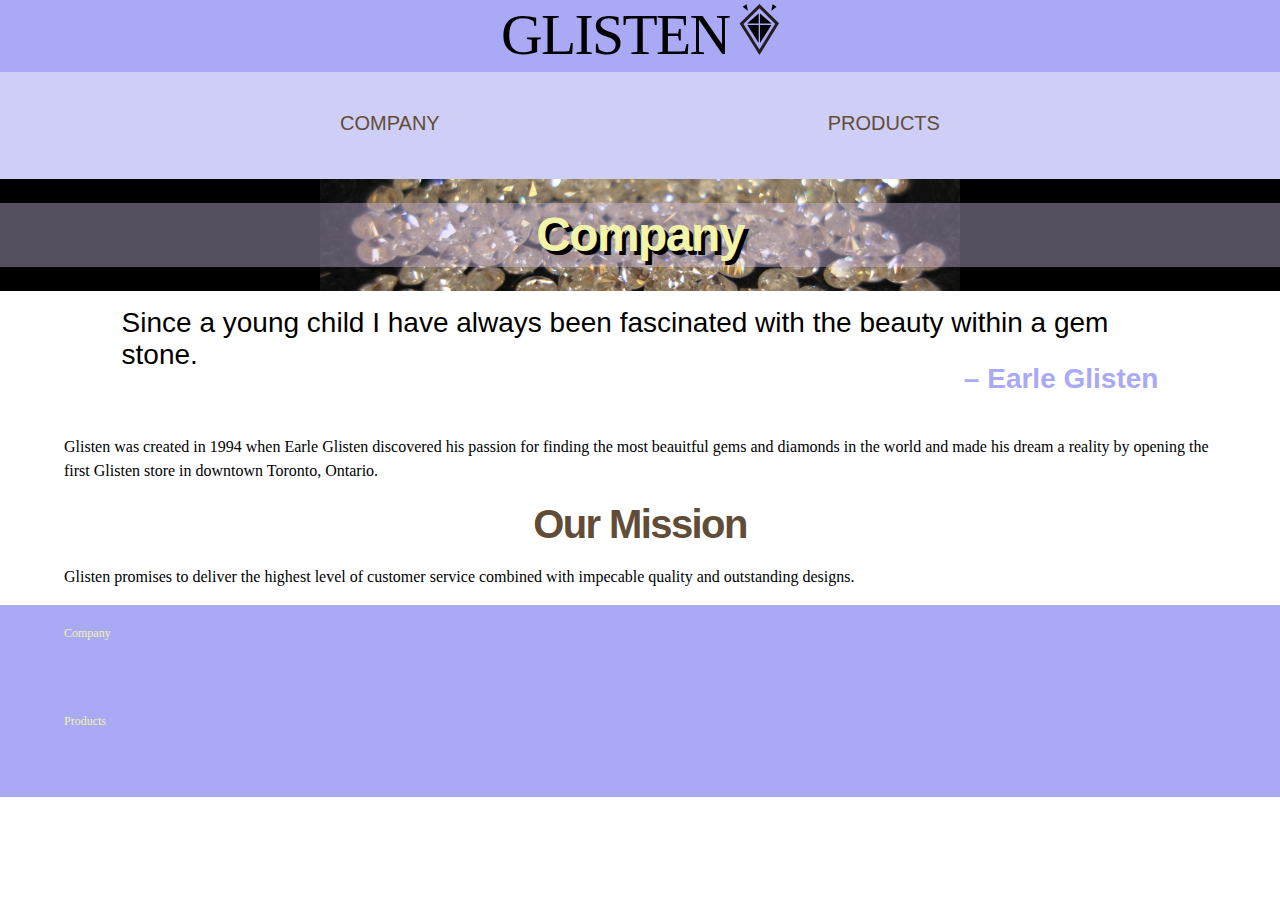
==== company.html @ b86abe4b "margins edited" ====
<!DOCTYPE html>
<html lang="en-ca">
<head>
	<meta charset="utf-8">
	<title>GLISTEN</title>
	<meta name="viewport" content="width=device-width,initial-scale=1">
    <link href="css/general.css" rel="stylesheet">
</head>
    
<body>
    <header class="masthead">
         <a href="index.html">
             <img src="images/Logo-Glisten.svg" alt="Glisten Logo" class="logo">
             </a>
    </header>
    
        <nav class="nav-top">
        <ul>
            
            <li><a href="company.html">Company</a></li>
            <li><a href="products.html">Products</a></li>
            </ul>
        </nav>
    
   
    
      <div class="billboard2">
          <h1>Company</h1> </div>
         <article> 
            <blockquote>
        <p>Since a young child I have always been fascinated with the beauty within a gem stone. <span>– Earle Glisten</span></p>
        </blockquote>
        
        <p> Glisten was created in 1994 when Earle Glisten discovered his passion for finding the most beauitful gems and diamonds in the world and made his dream a reality by opening the first Glisten store in downtown Toronto, Ontario.</p> 
            
        
        <h2>Our Mission</h2>
    
    <p>Glisten promises to deliver the highest level of customer service combined with impecable quality and outstanding designs.  </p>
        
     
    
    </article>
    
    
           <footer>
        <p><a href="company.html"> Company </a> </p>
    
        <p class="source2"> <a href="products.html"> Products </a> </p>
    </footer>
     
    
    
    
    
    
    
    
    
    
    
    
    
</body>
</html>
---- css/general.css ----
@charset "utf-8";

@-moz-viewport { width: device-width; scale: 1; }
@-ms-viewport { width: device-width; scale: 1; }
@-o-viewport { width: device-width; scale: 1; }
@-webkit-viewport { width: device-width; scale: 1; }
@viewport { width: device-width; scale: 1; }

* {
	-moz-box-sizing: border-box;
	-webkit-box-sizing: border-box;
	box-sizing: border-box;
}


html {
	-moz-text-size-adjust: 100%;
	-ms-text-size-adjust: 100%;
	-webkit-text-size-adjust: 100%;
	text-size-adjust: 100%;
    
    font-size: 100%;
    font-family: Didot, "Didot LT STD", "Hoefler Text", Garamond, "Times New Roman", serif; 
    font-size: 1rem;
}


img {
	width: 100%;
    display: block;
}


body {
    margin: 0;
    padding:0;
}


p {
    font-size:1rem;
    line-height:1.5rem;
    margin:0; 
}


article{
    margin: 1rem 5% 1rem;
}


.masthead {
    background-color: #A9A9F5;
    margin: 0;
    padding: 0;
    overflow: hidden;
}


.logo {
    height: 4rem;
    width: auto; 
    margin: .25rem auto .25rem;
    overflow:hidden;
}


.nav-top {
 clear: both;   /* forces content to be placed after a float */ 
}

.nav-top ul {
    margin: 0;
    padding: 0;
    background-color:#CECEF6;
    text-align:center;
}

.nav-top li {
    margin: 1rem 0 5rem;
    padding: 0;
    display: inline;
    }

.nav-top a, 
.nav-top a:link,
.nav-top a:visited {
    display: inline-block;
    margin: 1rem 10% 1rem;
    padding: 1.5rem 5% 1.5rem; 
    color: #614D37;
    font-size: 1.25rem;
    text-decoration:none;
    font-family:"Avant Garde", Avantgarde, "Century Gothic", CenturyGothic, sans-serif;
    text-transform:uppercase;
    overflow:hidden;
}


.selected {
    background-color: #A9A9F5;
    color:#F2F5A9;
}


.billboard {
    overflow: hidden;
    background-image:url(../images/Diamonds.jpg);
    background-color:white;
    background-repeat:repeat;
    background-position:center center;
    background-size:40rem;
    margin: 0; 
}

h1 {
    font-family: "Avant Garde", Avantgarde, "Century Gothic", CenturyGothic, "AppleGothic", sans-serif;
    margin:1.5rem auto 1.5rem;
    padding: .5rem 2%;
    font-size: 3rem; 
    letter-spacing:-.1rem;
    text-align:center;
    line-height:3rem;
    color:#F2F5A9;
    text-shadow: 4px 4px black;
    background-color: rgba(213, 195, 237, .4);
} 


blockquote {
    margin: 1rem 0 1rem;
    padding: 0 5% 0 5% ;
    overflow:hidden;
}

blockquote p {
    font-size:1.75rem;
    line-height:2rem;
    font-family: "Avant Garde", Avantgarde, "Century Gothic", CenturyGothic, "AppleGothic", sans-serif;
}

blockquote span {
    font-weight:bold;
    color:#A9A9F5;
    float: right;
    margin: 1.5rem 0;
}


.paraone p {
    font-size:1.5rem;
    margin: 1rem 2% 1rem;
    line-height:2.5rem;
    font-weight: bold;
}


h2 {
    text-align:center;
    color:#614D37;
    font-family: "Avant Garde", Avantgarde, "Century Gothic", CenturyGothic, "AppleGothic", sans-serif;
    font-size:2.5rem;
    line-height:1rem;
    font-weight:bold;
    letter-spacing:-.1rem;
     
}

.billboard2 {
    overflow: hidden;
    background-image:url(/images/Diamonds.jpg);
    background-color:black;
    background-repeat:no-repeat;
    background-position:center center;
    background-size:40rem
}


.social {
    overflow: hidden;
    background-color: #CECEF6; /* Visual Aid */
    padding: 1.5rem 5%;
}

.social figure {
    float: left;
    width: 15%; /* First and second buckets. 45% x 2 = 90% */ 
    margin: 0 13.3% 0 0; /* First and second bucket right margins. 10% x 2 = 20%  */
    padding: 0;
}
.social figure:nth-child(4) {/* every even numbered <figure> has no margin */
    margin: 0;     
}


.products {
    overflow:  hidden;
}

.products figure {
    float: left;
    width: 45%; /* First and second buckets. 45% x 2 = 90% */ 
    margin: 0 10% 1rem 0; /* First and second bucket right margins. 10% x 2 = 20%  */
    padding: 0;
}

.products figure:nth-child(even) {/* every even numbered <figure> has no margin */
    margin: 0;     
}

.products figcaption {
    text-align:center;/* Visual Aid */
    text-decoration:none;
    list-style-type: none;
}



.bucket1 {
    overflow:  hidden;
    padding: 0 ;
}

.bucket1 figure {
    float: left;
    width: 30%; /* First and second buckets. 45% x 2 = 90% */ 
    margin: 0 5% 1.5rem 0; /* First and second bucket right margins. 10% x 2 = 20%  */
    padding: 0;
}

.bucket1 figure:nth-child(3) {/* every even numbered <figure> has no margin */
    margin: 0;     
}

.bucket1 figcaption {
    text-align:center;
    list-style-type:none;
    text-decoration: none;/* Visual Aid */
    color: #614D37;
}

.nav-bottom ul {
    list-style-type:none; 
    margin: 0;
    padding: 0;
}

.nav-bottom a, 
.nav-bottom a:link,
.nav-bottom a:visited {
    color: white;
    font-size: .875rem;
    line-height:1rem; 
    text-decoration:none;
}


footer {
    margin:0 0 3rem;
    background-color:#A9A9F5; 
    overflow: hidden; 
    height:100%;
}

footer p {
    margin: 1rem 5% 4rem; 
    color: #F2F5A9;
    font-size: .75rem; 
} 

footer a {
    color: #F2F5A9; 
    margin: 0 0 3rem;
    text-decoration:none;
    overflow:hidden;
}
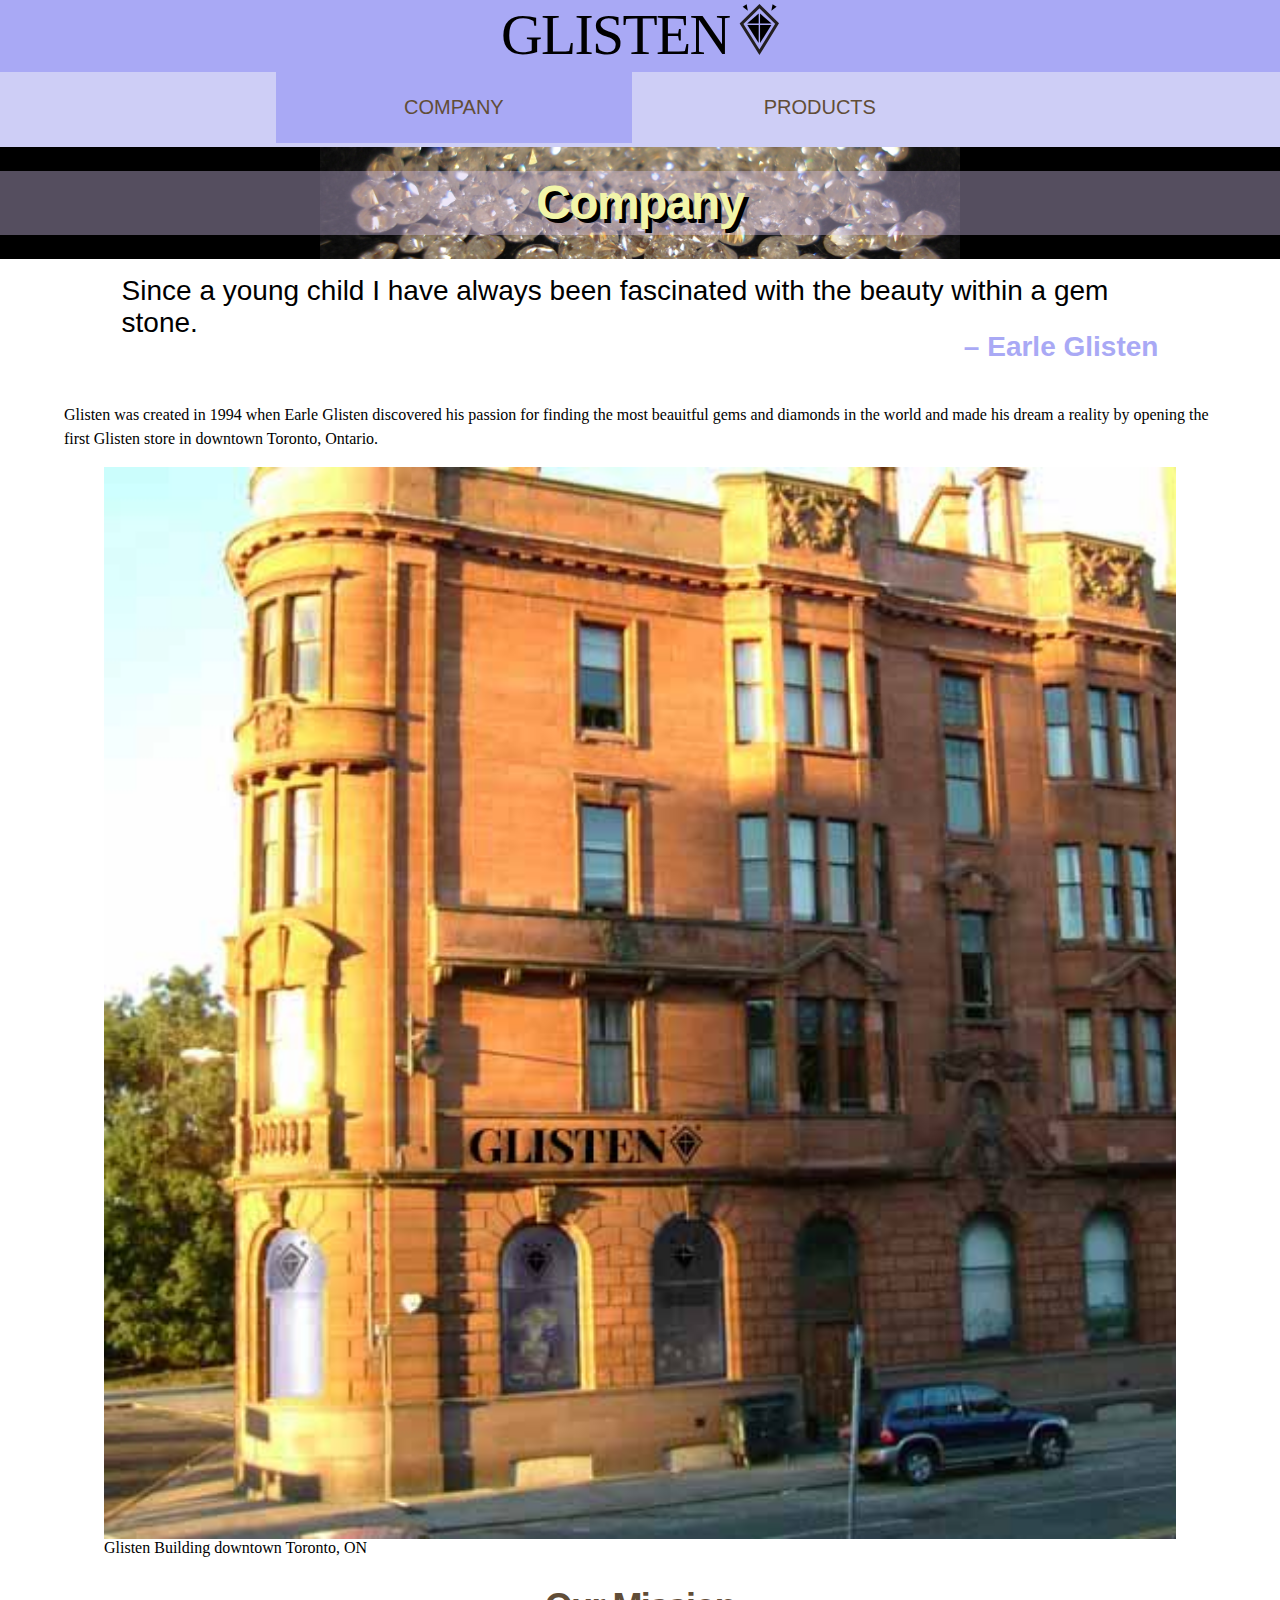
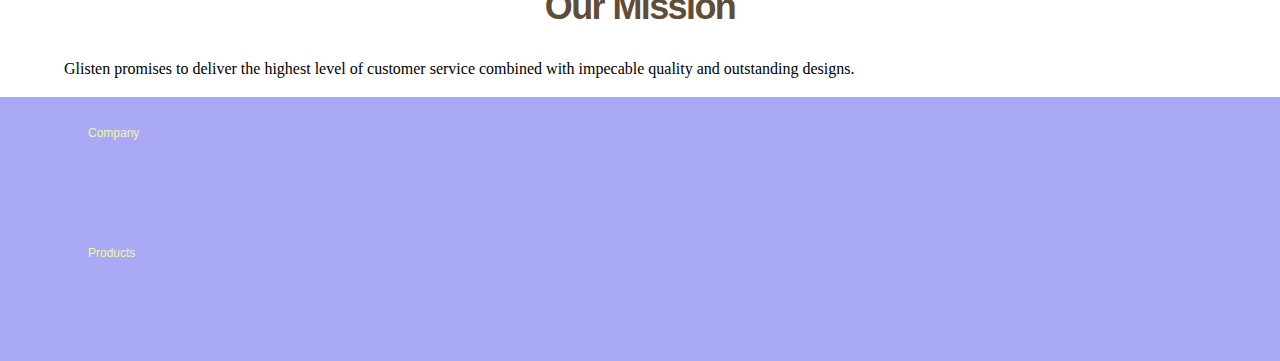
==== commit 1fcffffc: "Css edited to all pages" ====
--- a/company.html
+++ b/company.html
@@ -17,7 +17,7 @@
         <nav class="nav-top">
         <ul>
             
-            <li><a href="company.html">Company</a></li>
+            <li><a href="company.html" class="selected">Company</a></li>
             <li><a href="products.html">Products</a></li>
             </ul>
         </nav>
@@ -33,7 +33,12 @@
         
         <p> Glisten was created in 1994 when Earle Glisten discovered his passion for finding the most beauitful gems and diamonds in the world and made his dream a reality by opening the first Glisten store in downtown Toronto, Ontario.</p> 
             
-        
+        <figure>
+            <img src="images/building.jpg" alt="Glisten Building">
+            <figcaption>Glisten Building downtown Toronto, ON </figcaption></a>
+        </figure>
+             
+   
         <h2>Our Mission</h2>
     
     <p>Glisten promises to deliver the highest level of customer service combined with impecable quality and outstanding designs.  </p>
--- a/css/general.css
+++ b/css/general.css
@@ -62,32 +62,35 @@
     width: auto; 
     margin: .25rem auto .25rem;
     overflow:hidden;
-}
-
-
+        
+}
 .nav-top {
- clear: both;   /* forces content to be placed after a float */ 
+ clear: both;
+    margin: 0;
+    overflow: hidden;/* forces content to be placed after a float */ 
+    width: 100
 }
 
 .nav-top ul {
     margin: 0;
     padding: 0;
+    list-style: none; 
     background-color:#CECEF6;
     text-align:center;
-}
-
+ 
+}
 .nav-top li {
-    margin: 1rem 0 5rem;
+    margin: 0 ;
     padding: 0;
     display: inline;
+    overflow: hidden;
     }
 
 .nav-top a, 
 .nav-top a:link,
 .nav-top a:visited {
     display: inline-block;
-    margin: 1rem 10% 1rem;
-    padding: 1.5rem 5% 1.5rem; 
+    padding: 1.5rem 10%; 
     color: #614D37;
     font-size: 1.25rem;
     text-decoration:none;
@@ -96,10 +99,10 @@
     overflow:hidden;
 }
 
-
 .selected {
     background-color: #A9A9F5;
     color:#F2F5A9;
+    overflow: hidden; 
 }
 
 
@@ -159,11 +162,10 @@
     text-align:center;
     color:#614D37;
     font-family: "Avant Garde", Avantgarde, "Century Gothic", CenturyGothic, "AppleGothic", sans-serif;
-    font-size:2.5rem;
-    line-height:1rem;
+    font-size:2.25rem;
+    line-height:2.5rem;
     font-weight:bold;
-    letter-spacing:-.1rem;
-     
+    letter-spacing:-.1rem;  
 }
 
 .billboard2 {
@@ -192,30 +194,68 @@
     margin: 0;     
 }
 
-
-.products {
-    overflow:  hidden;
-}
-
-.products figure {
+.bucket2 {
+    margin: 1.5rem 0 1.5rem;
+    padding: 0;
+    overflow: hidden;
+    list-style: none;
+}
+
+.bucket2 li {
     float: left;
-    width: 45%; /* First and second buckets. 45% x 2 = 90% */ 
-    margin: 0 10% 1rem 0; /* First and second bucket right margins. 10% x 2 = 20%  */
-    padding: 0;
-}
-
-.products figure:nth-child(even) {/* every even numbered <figure> has no margin */
-    margin: 0;     
-}
-
-.products figcaption {
+    width: 45%;
+    margin: 0 10% 1.5rem 0;
+    padding: 0;
+}
+
+.bucket2 li:nth-child(even) {
+    margin: 0;
+}
+
+.bucket2 a {
+    display: block;
+    background-size: 100%;
+    background-position: center top;
+    background-repeat: no-repeat;
+    list-style-type: none;
+    text-decoration: none; 
+ font-family: "Avant Garde", Avantgarde, "Century Gothic", CenturyGothic, "AppleGothic", sans-serif;
+    text-align: center;
+    color:#614D37;
+    margin: 1.5rem 0 0;
+    padding: 100% 0 0; /* height of image ÷ by width = % */
+}
+
+.one {
+    background-image: url(../images/blueheartring.jpg);  
+}
+
+.two {
+    background-image: url(../images/diamond%20necklace.jpg);
+}
+
+.three {
+    background-image: url(../images/green%20ring.jpg);
+}
+
+.four {
+    background-image: url(../images/bluenecklace.jpg);
+}
+
+.five {
+    background-image: url(../images/greennecklace.jpg);
+}
+.six {
+    background-image: url(../images/diamond%20necklace.jpg);
+}
+
+.bucket2 figcaption {
     text-align:center;/* Visual Aid */
     text-decoration:none;
     list-style-type: none;
 }
 
 
-
 .bucket1 {
     overflow:  hidden;
     padding: 0 ;
@@ -223,13 +263,13 @@
 
 .bucket1 figure {
     float: left;
-    width: 30%; /* First and second buckets. 45% x 2 = 90% */ 
-    margin: 0 5% 1.5rem 0; /* First and second bucket right margins. 10% x 2 = 20%  */
-    padding: 0;
+    width: 25%; /* First and second buckets. 45% x 2 = 90% */ 
+    margin: 0 8% 0 0; /* First and second bucket right margins. 10% x 2 = 20%  */
+    padding: 1rem 0;
 }
 
 .bucket1 figure:nth-child(3) {/* every even numbered <figure> has no margin */
-    margin: 0;     
+    margin-right: 0;  
 }
 
 .bucket1 figcaption {
@@ -252,25 +292,29 @@
     font-size: .875rem;
     line-height:1rem; 
     text-decoration:none;
-}
-
+    list-style-type: none; 
+}
 
 footer {
-    margin:0 0 3rem;
+    margin:0 0;
     background-color:#A9A9F5; 
     overflow: hidden; 
     height:100%;
 }
 
 footer p {
-    margin: 1rem 5% 4rem; 
+    margin: 1.5rem 5% 6rem; 
     color: #F2F5A9;
     font-size: .75rem; 
+    line-height: 1.5rem;
 } 
 
 footer a {
     color: #F2F5A9; 
-    margin: 0 0 3rem;
+    margin: 0 0 ;
+    padding: 1.5rem; 
     text-decoration:none;
     overflow:hidden;
+    font-family: "Avant Garde", Avantgarde, "Century Gothic", CenturyGothic, "AppleGothic", sans-serif;
+   
 } 
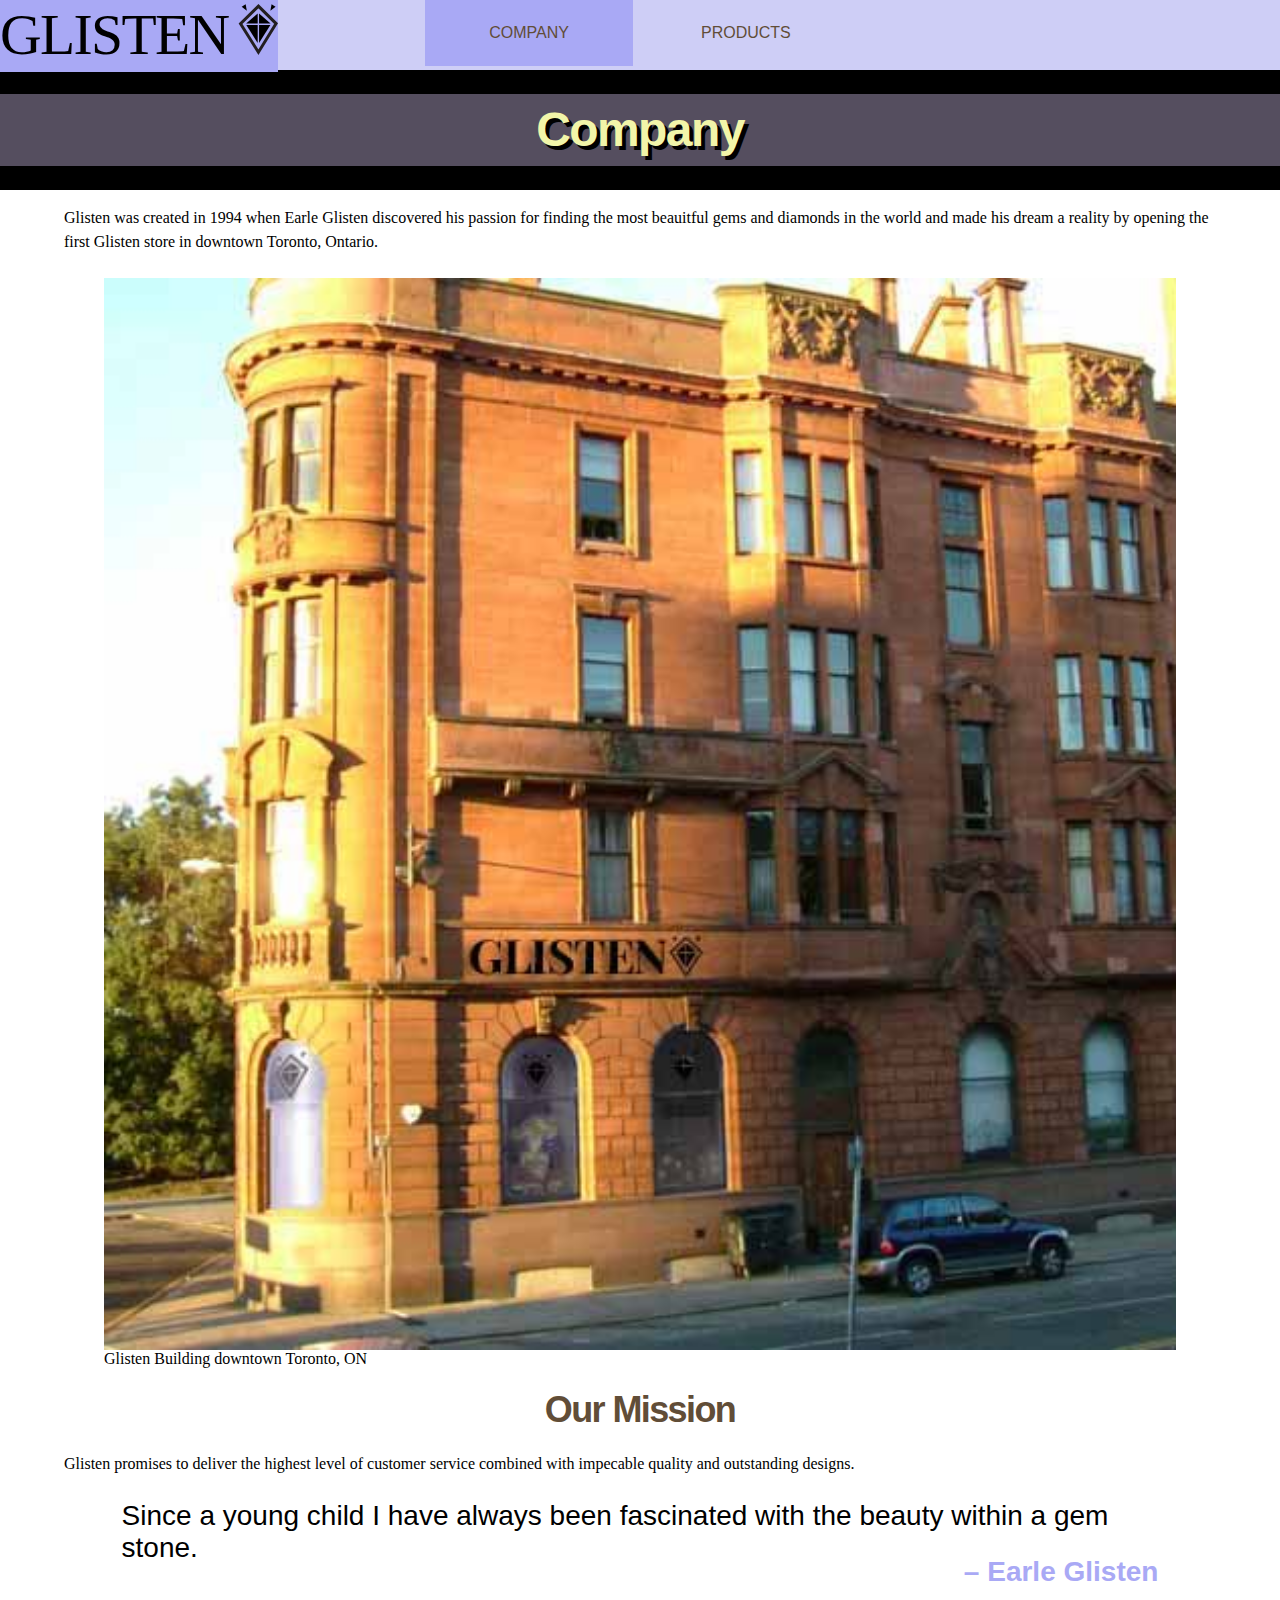
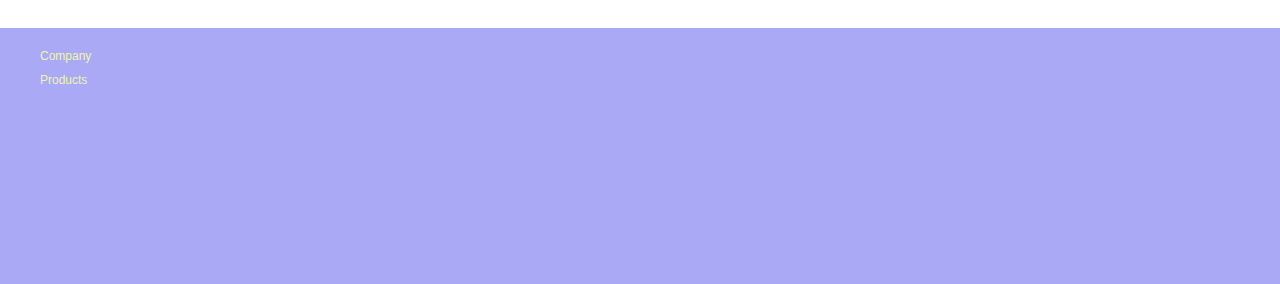
==== commit 2d37c9d9: "Code modified. replaced images with smaller sizes" ====
--- a/company.html
+++ b/company.html
@@ -26,11 +26,9 @@
     
       <div class="billboard2">
           <h1>Company</h1> </div>
-         <article> 
-            <blockquote>
-        <p>Since a young child I have always been fascinated with the beauty within a gem stone. <span>– Earle Glisten</span></p>
-        </blockquote>
-        
+         
+    <article> 
+              
         <p> Glisten was created in 1994 when Earle Glisten discovered his passion for finding the most beauitful gems and diamonds in the world and made his dream a reality by opening the first Glisten store in downtown Toronto, Ontario.</p> 
             
         <figure>
@@ -42,29 +40,21 @@
         <h2>Our Mission</h2>
     
     <p>Glisten promises to deliver the highest level of customer service combined with impecable quality and outstanding designs.  </p>
+    
+      <blockquote>
+        <p>Since a young child I have always been fascinated with the beauty within a gem stone. <span>– Earle Glisten</span></p>
+        </blockquote>
         
-     
-    
     </article>
     
-    
-           <footer>
-        <p><a href="company.html"> Company </a> </p>
-    
-        <p class="source2"> <a href="products.html"> Products </a> </p>
+          <footer>
+            <ul>
+
+        <li><a href="company.html"> Company </a> </li>
+        <li><a href="products.html"> Products </a> </li>
+        </ul>
+        
     </footer>
-     
-    
-    
-    
-    
-    
-    
-    
-    
-    
-    
-    
     
 </body>
 </html>--- a/css/general.css
+++ b/css/general.css
@@ -40,7 +40,7 @@
 p {
     font-size:1rem;
     line-height:1.5rem;
-    margin:0; 
+    margin: 0 0 1.5rem; 
 }
 
 
@@ -53,7 +53,12 @@
     background-color: #A9A9F5;
     margin: 0;
     padding: 0;
-    overflow: hidden;
+    position:fixed;
+    top: 0;
+    left: 0;
+    align-content: center;
+    overflow: hidden;
+    
 }
 
 
@@ -68,7 +73,7 @@
  clear: both;
     margin: 0;
     overflow: hidden;/* forces content to be placed after a float */ 
-    width: 100
+    width: 100;
 }
 
 .nav-top ul {
@@ -77,10 +82,11 @@
     list-style: none; 
     background-color:#CECEF6;
     text-align:center;
+    overflow: hidden;
  
 }
 .nav-top li {
-    margin: 0 ;
+    margin: 0;
     padding: 0;
     display: inline;
     overflow: hidden;
@@ -90,9 +96,9 @@
 .nav-top a:link,
 .nav-top a:visited {
     display: inline-block;
-    padding: 1.5rem 10%; 
+    padding: 1.5rem 5% 1.5rem; 
     color: #614D37;
-    font-size: 1.25rem;
+    font-size: 1rem;
     text-decoration:none;
     font-family:"Avant Garde", Avantgarde, "Century Gothic", CenturyGothic, sans-serif;
     text-transform:uppercase;
@@ -108,7 +114,7 @@
 
 .billboard {
     overflow: hidden;
-    background-image:url(../images/Diamonds.jpg);
+    background-image:url(../images/diamonds.jpg);
     background-color:white;
     background-repeat:repeat;
     background-position:center center;
@@ -123,7 +129,7 @@
     font-size: 3rem; 
     letter-spacing:-.1rem;
     text-align:center;
-    line-height:3rem;
+    line-height:3.5rem;
     color:#F2F5A9;
     text-shadow: 4px 4px black;
     background-color: rgba(213, 195, 237, .4);
@@ -152,7 +158,7 @@
 
 .paraone p {
     font-size:1.5rem;
-    margin: 1rem 2% 1rem;
+    margin: 1rem 0 1rem;
     line-height:2.5rem;
     font-weight: bold;
 }
@@ -163,35 +169,41 @@
     color:#614D37;
     font-family: "Avant Garde", Avantgarde, "Century Gothic", CenturyGothic, "AppleGothic", sans-serif;
     font-size:2.25rem;
-    line-height:2.5rem;
+    line-height:1.5rem;
     font-weight:bold;
     letter-spacing:-.1rem;  
 }
 
 .billboard2 {
     overflow: hidden;
-    background-image:url(/images/Diamonds.jpg);
+    background-image:url(/images/diamonds.jpg);
     background-color:black;
     background-repeat:no-repeat;
     background-position:center center;
     background-size:40rem
 }
 
-
-.social {
-    overflow: hidden;
-    background-color: #CECEF6; /* Visual Aid */
-    padding: 1.5rem 5%;
-}
-
-.social figure {
+.bucket1 {
+    overflow:  hidden;
+    padding: 0 ;
+}
+
+.bucket1 figure {
     float: left;
-    width: 15%; /* First and second buckets. 45% x 2 = 90% */ 
-    margin: 0 13.3% 0 0; /* First and second bucket right margins. 10% x 2 = 20%  */
-    padding: 0;
-}
-.social figure:nth-child(4) {/* every even numbered <figure> has no margin */
-    margin: 0;     
+    width: 25%; /* First and second buckets. 45% x 2 = 90% */ 
+    margin: 0 8% 0 0; /* First and second bucket right margins. 10% x 2 = 20%  */
+    padding: 1rem 0;
+}
+
+.bucket1 figure:nth-child(3) {/* every even numbered <figure> has no margin */
+    margin-right: 0;  
+}
+
+.bucket1 figcaption {
+    text-align:center;
+    list-style-type:none;
+    text-decoration: none;/* Visual Aid */
+    color: #614D37;
 }
 
 .bucket2 {
@@ -231,11 +243,11 @@
 }
 
 .two {
-    background-image: url(../images/diamond%20necklace.jpg);
+    background-image: url(../images/diamondnecklace.jpg);
 }
 
 .three {
-    background-image: url(../images/green%20ring.jpg);
+    background-image: url(../images/greenring.jpg);
 }
 
 .four {
@@ -246,7 +258,7 @@
     background-image: url(../images/greennecklace.jpg);
 }
 .six {
-    background-image: url(../images/diamond%20necklace.jpg);
+    background-image: url(../images/ovalring.jpg);
 }
 
 .bucket2 figcaption {
@@ -256,28 +268,22 @@
 }
 
 
-.bucket1 {
-    overflow:  hidden;
-    padding: 0 ;
-}
-
-.bucket1 figure {
+.social {
+    overflow: hidden;
+    background-color: #CECEF6; /* Visual Aid */
+    padding: 1.5rem 5%;
+}
+
+.social figure {
     float: left;
-    width: 25%; /* First and second buckets. 45% x 2 = 90% */ 
-    margin: 0 8% 0 0; /* First and second bucket right margins. 10% x 2 = 20%  */
-    padding: 1rem 0;
-}
-
-.bucket1 figure:nth-child(3) {/* every even numbered <figure> has no margin */
-    margin-right: 0;  
-}
-
-.bucket1 figcaption {
-    text-align:center;
-    list-style-type:none;
-    text-decoration: none;/* Visual Aid */
-    color: #614D37;
-}
+    width: 15%; /* First and second buckets. 45% x 2 = 90% */ 
+    margin: 0 13.3% 0 0; /* First and second bucket right margins. 10% x 2 = 20%  */
+    padding: 0;
+}
+.social figure:nth-child(4) {/* every even numbered <figure> has no margin */
+    margin: 0;     
+}
+
 
 .nav-bottom ul {
     list-style-type:none; 
@@ -296,23 +302,25 @@
 }
 
 footer {
-    margin:0 0;
+    margin:0;
     background-color:#A9A9F5; 
     overflow: hidden; 
     height:100%;
 }
 
-footer p {
-    margin: 1.5rem 5% 6rem; 
+footer ul {
+    margin: 1rem 0 12rem; 
     color: #F2F5A9;
     font-size: .75rem; 
     line-height: 1.5rem;
+    text-decoration: none;
+    list-style-type: none;
 } 
 
+    
 footer a {
     color: #F2F5A9; 
-    margin: 0 0 ;
-    padding: 1.5rem; 
+    margin: 0 0 ; 
     text-decoration:none;
     overflow:hidden;
     font-family: "Avant Garde", Avantgarde, "Century Gothic", CenturyGothic, "AppleGothic", sans-serif;
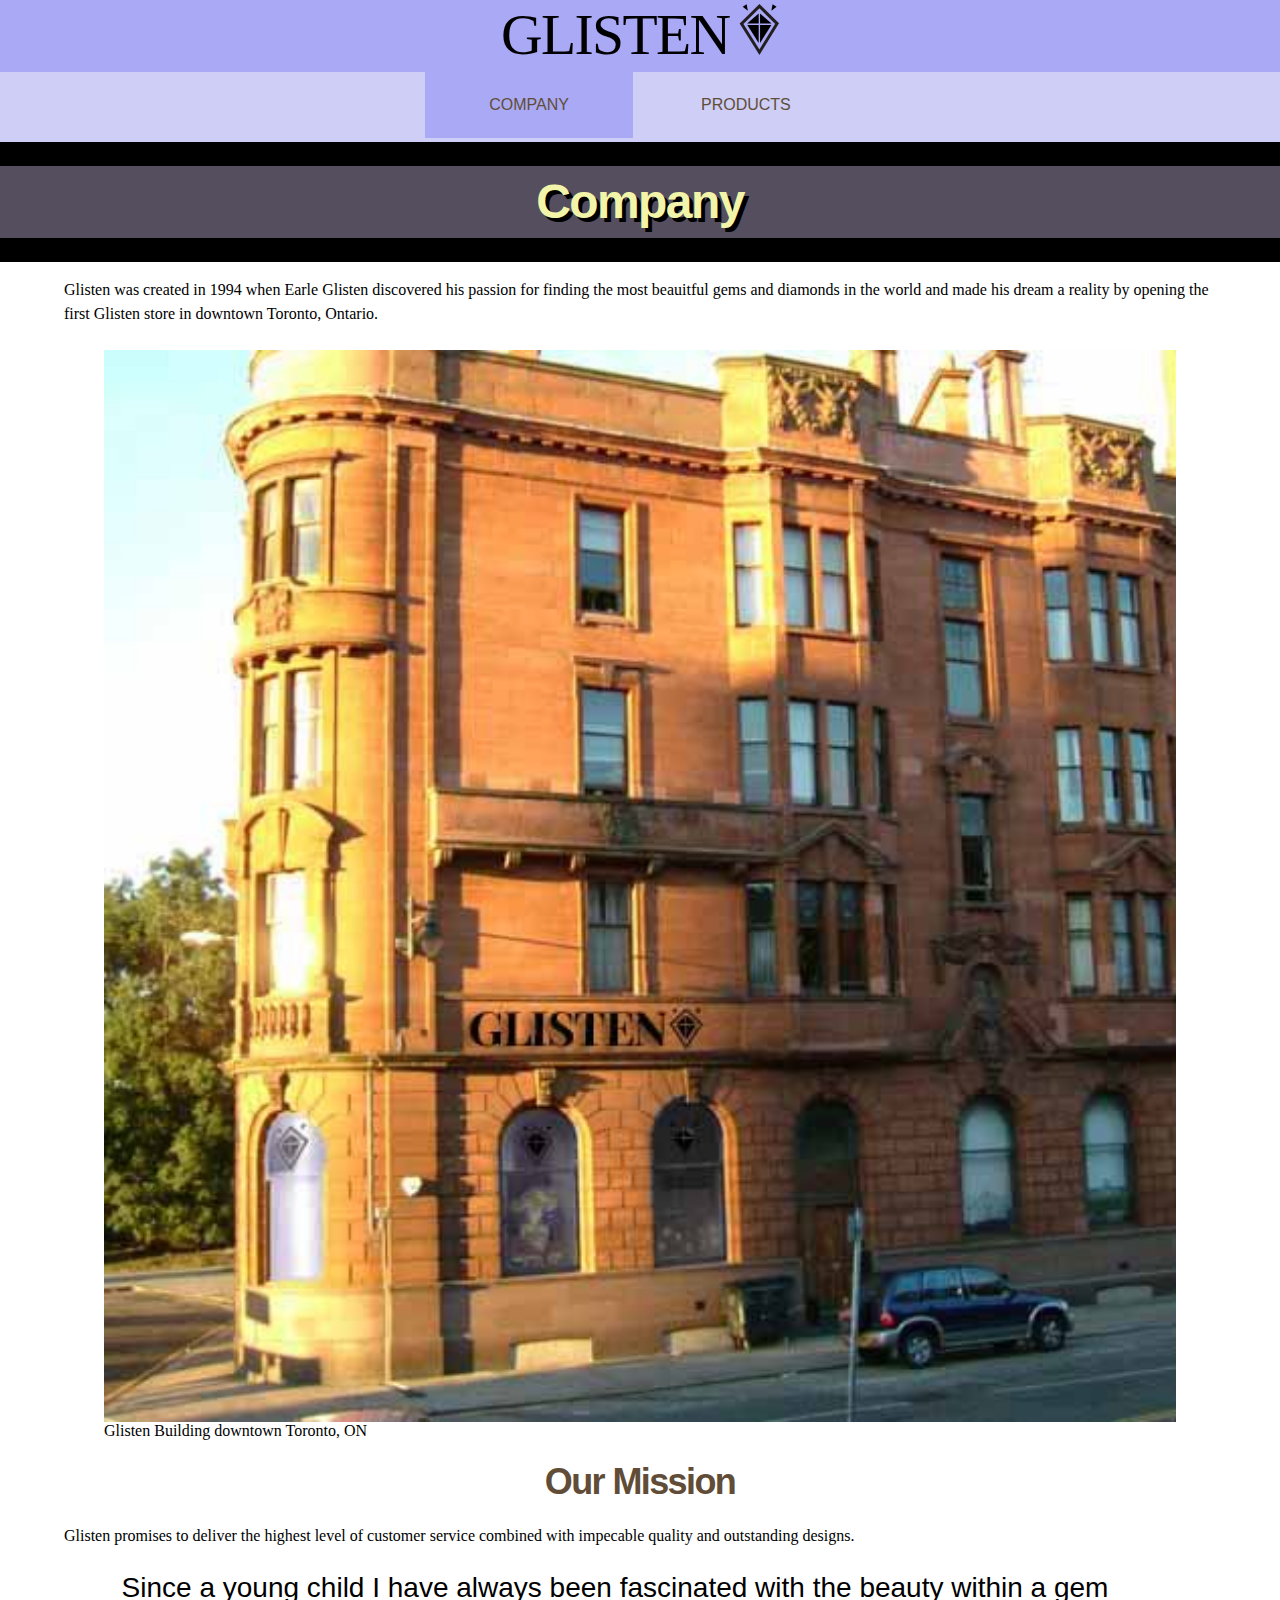
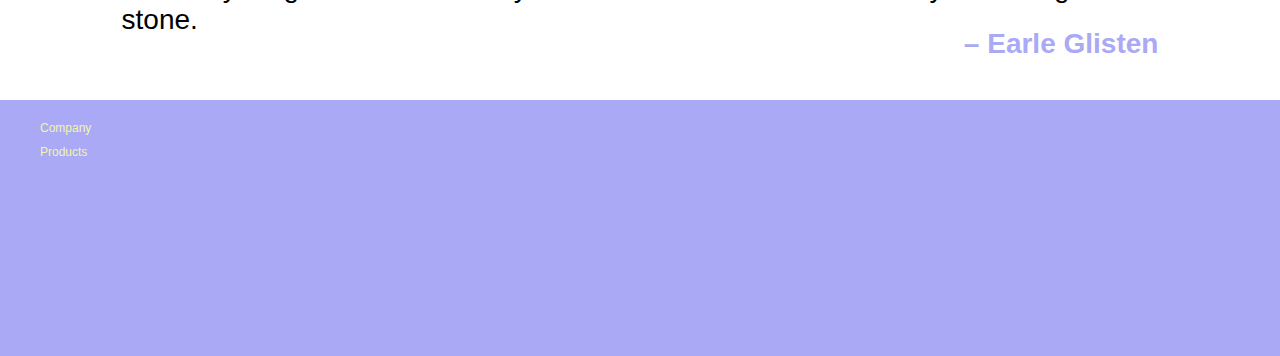
==== commit 237a2782: "fixed nav" ====
--- a/company.html
+++ b/company.html
@@ -13,6 +13,7 @@
              <img src="images/Logo-Glisten.svg" alt="Glisten Logo" class="logo">
              </a>
     </header>
+     <div class="spacer"></div>
     
         <nav class="nav-top">
         <ul>
--- a/css/general.css
+++ b/css/general.css
@@ -58,6 +58,7 @@
     left: 0;
     align-content: center;
     overflow: hidden;
+    width: 100%;
     
 }
 
@@ -111,6 +112,9 @@
     overflow: hidden; 
 }
 
+.spacer {
+    padding: 4.5rem 0 0 0;
+}
 
 .billboard {
     overflow: hidden;
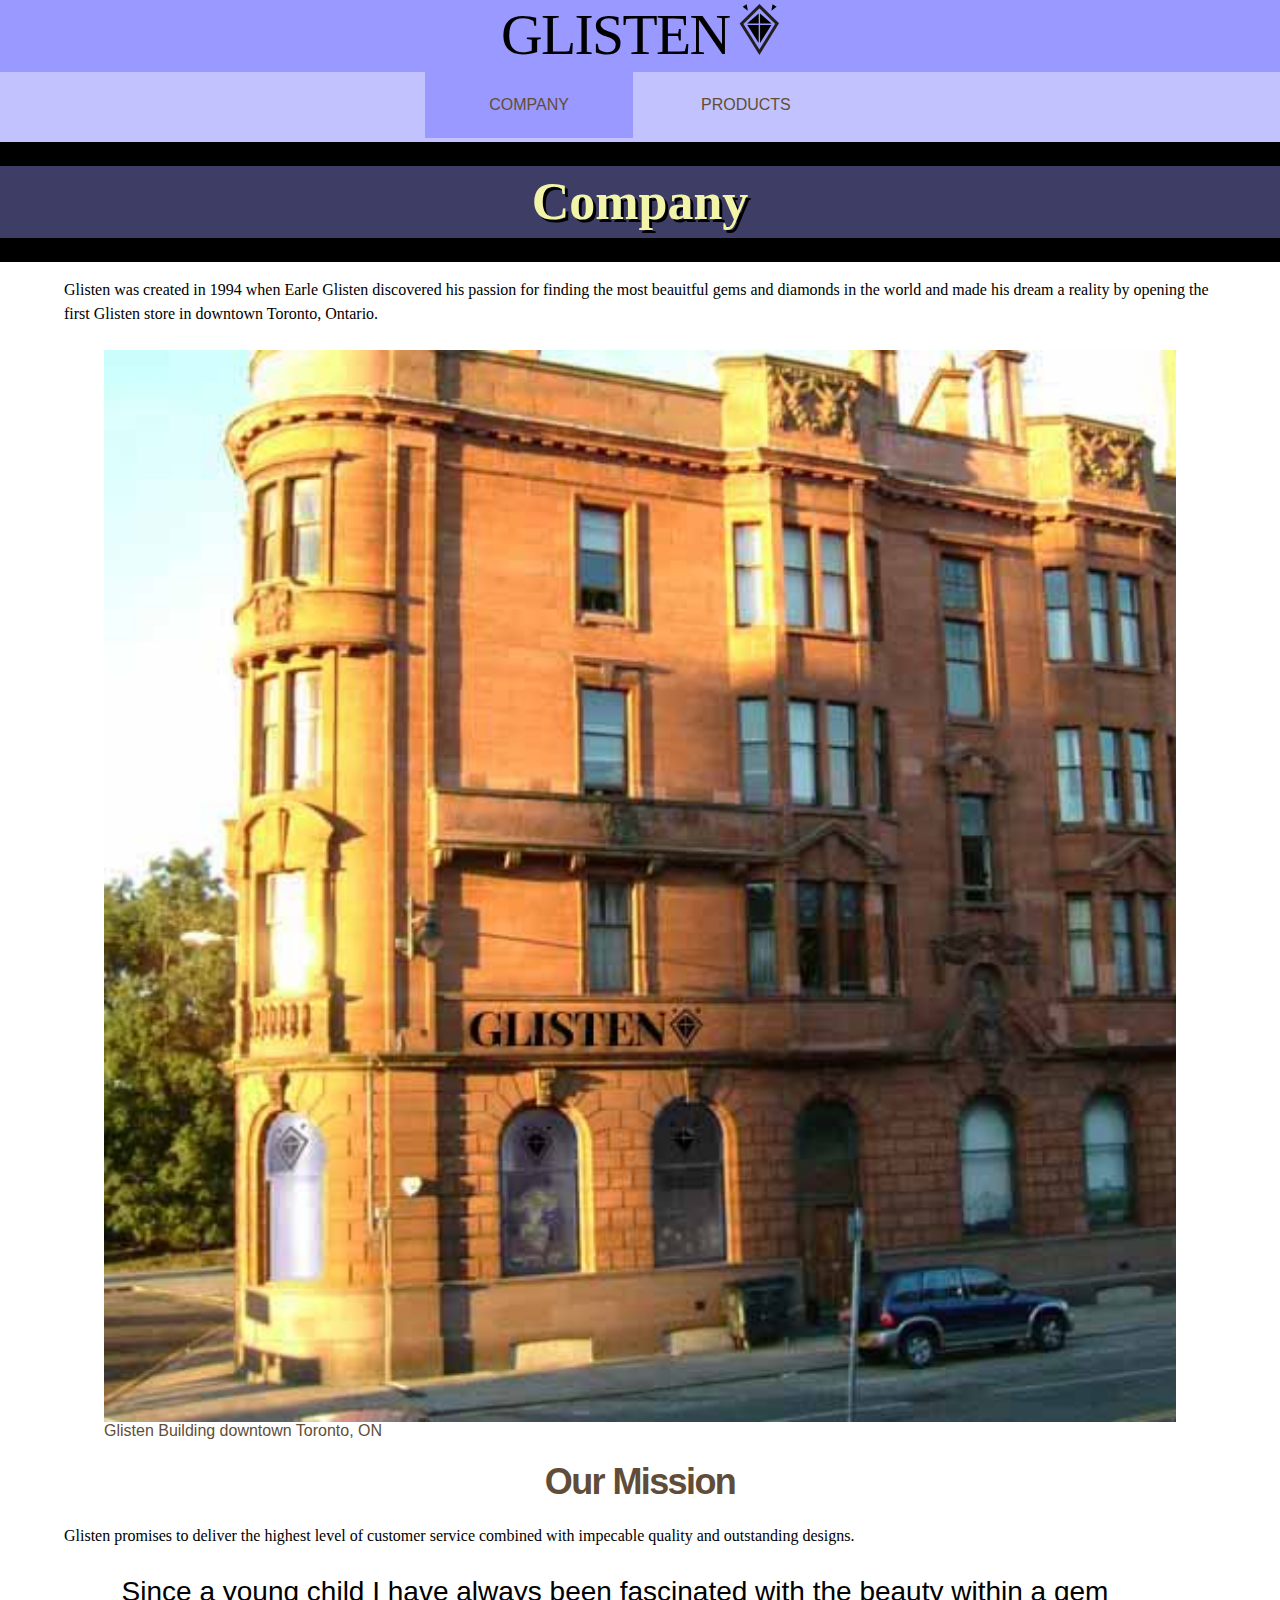
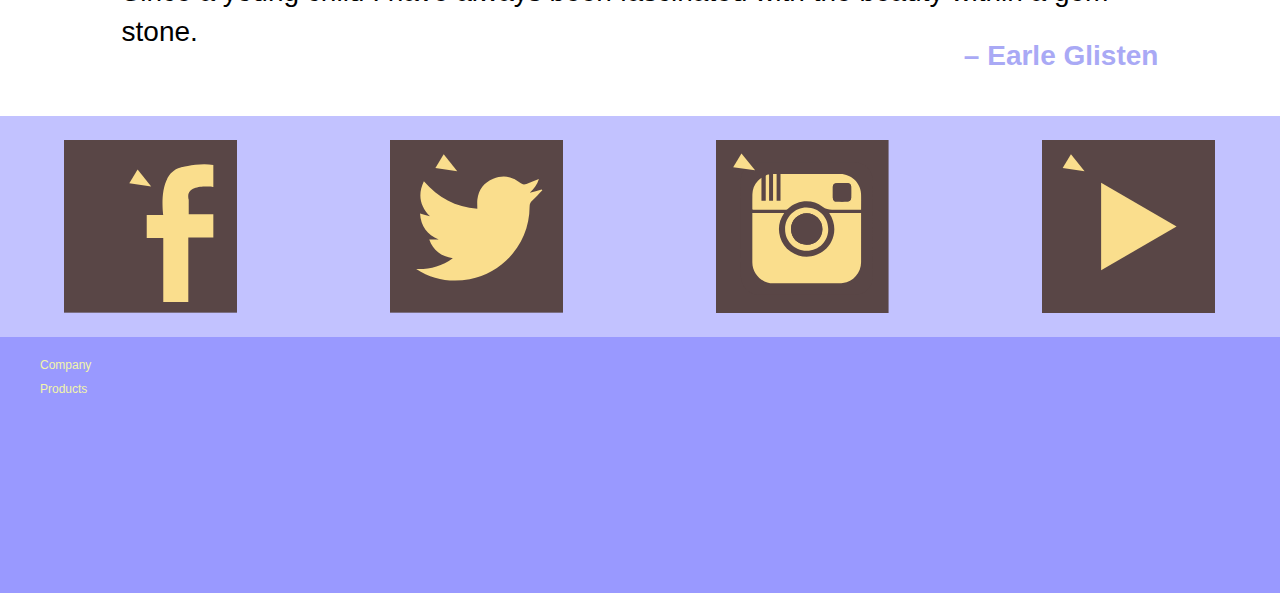
==== commit e6b49478: "Latest Build" ====
--- a/company.html
+++ b/company.html
@@ -13,6 +13,7 @@
              <img src="images/Logo-Glisten.svg" alt="Glisten Logo" class="logo">
              </a>
     </header>
+    
      <div class="spacer"></div>
     
         <nav class="nav-top">
@@ -23,9 +24,7 @@
             </ul>
         </nav>
     
-   
-    
-      <div class="billboard2">
+      <div class="billboard">
           <h1>Company</h1> </div>
          
     <article> 
@@ -48,6 +47,35 @@
         
     </article>
     
+       <div class="social">
+    
+            <figure>
+                <a href="http://www.facebook.com">
+                    <img src="images/icon-facebook.svg" alt="Facebook">
+                </a>
+            </figure>
+
+            <figure>
+                <a href="www.twitter.com">
+                    <img src="images/icon-twitter.svg" alt="Twitter">
+                </a>
+            </figure> 
+
+            <figure>
+                <a href="www.instagram.com">
+                    <img src="images/icon-instagram.svg" alt="Instagram">
+                   
+                </a>
+            </figure>
+
+            <figure>
+                <a href="www.youtube.com">
+                    <img src="images/icon-youtube.svg" alt="Youtube">  
+                </a>
+            </figure>
+            
+        </div>
+    
           <footer>
             <ul>
 
--- a/css/general.css
+++ b/css/general.css
@@ -50,16 +50,13 @@
 
 
 .masthead {
-    background-color: #A9A9F5;
+    background-color: #9999FF;
     margin: 0;
     padding: 0;
     position:fixed;
-    top: 0;
-    left: 0;
     align-content: center;
     overflow: hidden;
     width: 100%;
-    
 }
 
 
@@ -74,14 +71,14 @@
  clear: both;
     margin: 0;
     overflow: hidden;/* forces content to be placed after a float */ 
-    width: 100;
+    width: 100%;
 }
 
 .nav-top ul {
     margin: 0;
     padding: 0;
     list-style: none; 
-    background-color:#CECEF6;
+    background-color:#C2C2FF;
     text-align:center;
     overflow: hidden;
  
@@ -107,7 +104,7 @@
 }
 
 .selected {
-    background-color: #A9A9F5;
+    background-color: #9999FF;
     color:#F2F5A9;
     overflow: hidden; 
 }
@@ -119,7 +116,7 @@
 .billboard {
     overflow: hidden;
     background-image:url(../images/diamonds.jpg);
-    background-color:white;
+    background-color:black;
     background-repeat:repeat;
     background-position:center center;
     background-size:40rem;
@@ -127,28 +124,27 @@
 }
 
 h1 {
-    font-family: "Avant Garde", Avantgarde, "Century Gothic", CenturyGothic, "AppleGothic", sans-serif;
+    font-family: 'Playfair Display SC', "Times New Roman", serif;
     margin:1.5rem auto 1.5rem;
     padding: .5rem 2%;
-    font-size: 3rem; 
-    letter-spacing:-.1rem;
+    font-size: 3.25rem; 
     text-align:center;
     line-height:3.5rem;
     color:#F2F5A9;
-    text-shadow: 4px 4px black;
-    background-color: rgba(213, 195, 237, .4);
+    text-shadow: 3px 3px black;
+    background-color: rgba(153, 153, 255, .4);
 } 
 
 
 blockquote {
     margin: 1rem 0 1rem;
-    padding: 0 5% 0 5% ;
+    padding: 0 5% 0;
     overflow:hidden;
 }
 
 blockquote p {
     font-size:1.75rem;
-    line-height:2rem;
+    line-height:2.5rem;
     font-family: "Avant Garde", Avantgarde, "Century Gothic", CenturyGothic, "AppleGothic", sans-serif;
 }
 
@@ -178,29 +174,26 @@
     letter-spacing:-.1rem;  
 }
 
-.billboard2 {
-    overflow: hidden;
-    background-image:url(/images/diamonds.jpg);
-    background-color:black;
-    background-repeat:no-repeat;
-    background-position:center center;
-    background-size:40rem
-}
 
 .bucket1 {
     overflow:  hidden;
-    padding: 0 ;
+    padding: 0;
+    margin: 0 0 1.5rem;
+    background-color:  rgba(153, 153, 255, .4);
 }
 
 .bucket1 figure {
     float: left;
-    width: 25%; /* First and second buckets. 45% x 2 = 90% */ 
-    margin: 0 8% 0 0; /* First and second bucket right margins. 10% x 2 = 20%  */
-    padding: 1rem 0;
+    width: 33.3%; /* First and second buckets. 45% x 2 = 90% */ 
+    margin: 0; /* First and second bucket right margins. 10% x 2 = 20%  */
+    padding: 0;
+    border: solid .5rem rgba(153, 153, 255, .4);
 }
 
 .bucket1 figure:nth-child(3) {/* every even numbered <figure> has no margin */
-    margin-right: 0;  
+    margin-right: 0;
+
+    
 }
 
 .bucket1 figcaption {
@@ -208,10 +201,29 @@
     list-style-type:none;
     text-decoration: none;/* Visual Aid */
     color: #614D37;
+    margin: .5rem 0 0;
+    font-family: "Avant Garde", Avantgarde, "Century Gothic", CenturyGothic, "AppleGothic", sans-serif;
+}
+
+figcaption {
+    list-style-type:none;
+    text-decoration: none;/* Visual Aid */
+    color: #614D37;
+    margin: 0 0;
+     font-family: "Avant Garde", Avantgarde, "Century Gothic", CenturyGothic, "AppleGothic", sans-serif;
 }
 
 .bucket2 {
-    margin: 1.5rem 0 1.5rem;
+    margin: 0 0 1.5rem;
+    padding: 0;
+    overflow: hidden;
+    list-style: none;
+    background-color:rgba(153, 153, 255, .4);
+  
+}
+
+.bucket2 li figcaption{
+    margin: 0 0 1rem;
     padding: 0;
     overflow: hidden;
     list-style: none;
@@ -219,9 +231,9 @@
 
 .bucket2 li {
     float: left;
-    width: 45%;
-    margin: 0 10% 1.5rem 0;
-    padding: 0;
+    width: 50%;
+    margin: 0;
+    padding: 0rem;
 }
 
 .bucket2 li:nth-child(even) {
@@ -235,11 +247,11 @@
     background-repeat: no-repeat;
     list-style-type: none;
     text-decoration: none; 
- font-family: "Avant Garde", Avantgarde, "Century Gothic", CenturyGothic, "AppleGothic", sans-serif;
     text-align: center;
     color:#614D37;
-    margin: 1.5rem 0 0;
-    padding: 100% 0 0; /* height of image ÷ by width = % */
+    margin: 0;
+    padding: 100% 0 0; 
+    border: solid .5rem rgba(213, 195, 237, .4);/* height of image ÷ by width = % */
 }
 
 .one {
@@ -265,16 +277,10 @@
     background-image: url(../images/ovalring.jpg);
 }
 
-.bucket2 figcaption {
-    text-align:center;/* Visual Aid */
-    text-decoration:none;
-    list-style-type: none;
-}
-
 
 .social {
     overflow: hidden;
-    background-color: #CECEF6; /* Visual Aid */
+    background-color: #C2C2FF; /* Visual Aid */
     padding: 1.5rem 5%;
 }
 
@@ -299,15 +305,15 @@
 .nav-bottom a:link,
 .nav-bottom a:visited {
     color: white;
-    font-size: .875rem;
-    line-height:1rem; 
+    font-size: 1rem;
+    line-height:1.5rem; 
     text-decoration:none;
     list-style-type: none; 
 }
 
 footer {
     margin:0;
-    background-color:#A9A9F5; 
+    background-color:#9999FF; 
     overflow: hidden; 
     height:100%;
 }
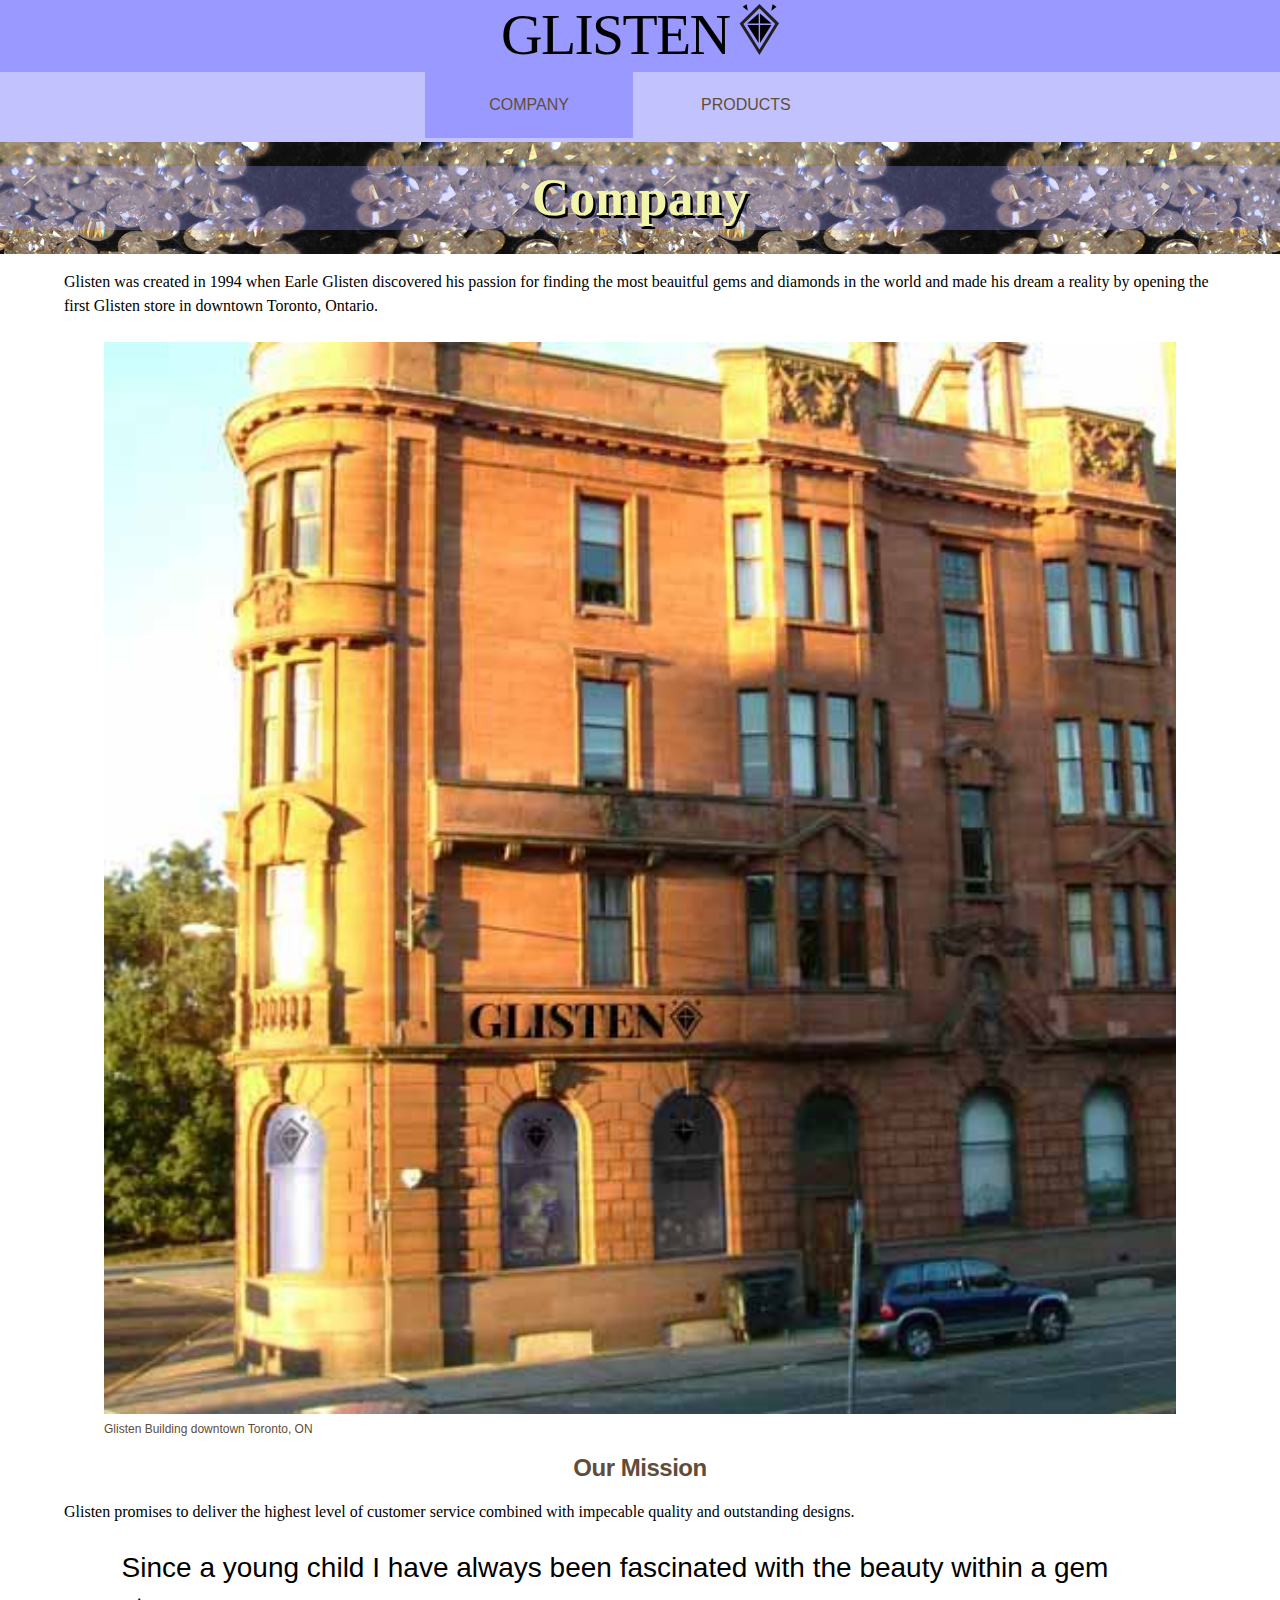
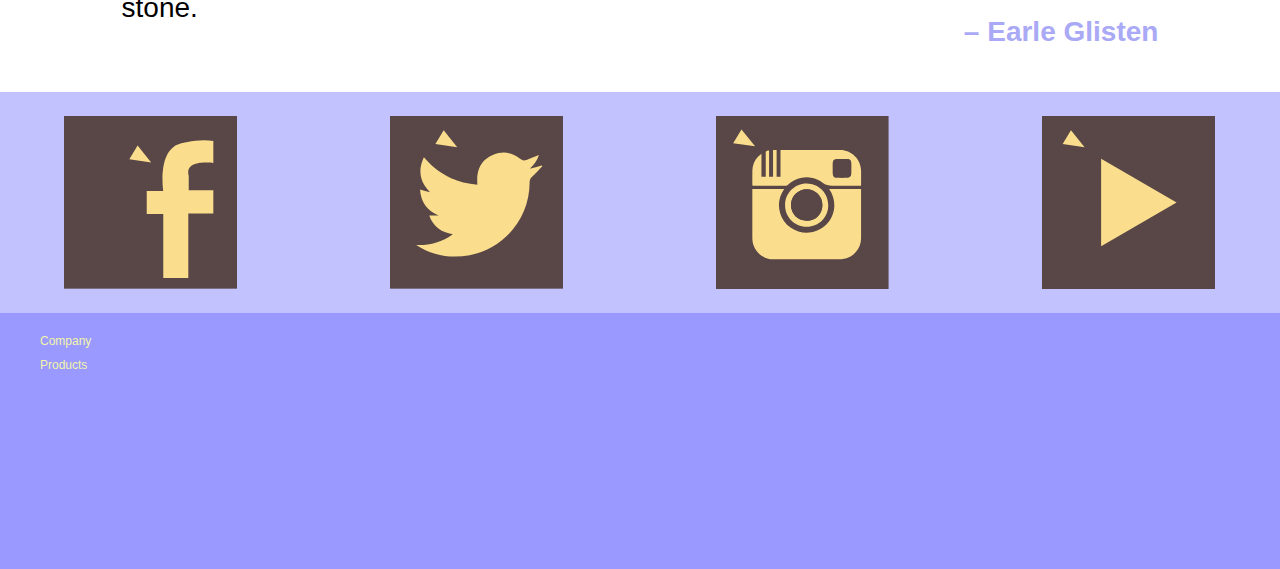
==== commit 14224bf2: "buckets changed" ====
--- a/company.html
+++ b/company.html
@@ -10,7 +10,7 @@
 <body>
     <header class="masthead">
          <a href="index.html">
-             <img src="images/Logo-Glisten.svg" alt="Glisten Logo" class="logo">
+             <img src="images/logo-glisten.svg" alt="Glisten Logo" class="logo">
              </a>
     </header>
     
@@ -25,6 +25,7 @@
         </nav>
     
       <div class="billboard">
+          
           <h1>Company</h1> </div>
          
     <article> 
--- a/css/general.css
+++ b/css/general.css
@@ -88,7 +88,7 @@
     padding: 0;
     display: inline;
     overflow: hidden;
-    }
+}
 
 .nav-top a, 
 .nav-top a:link,
@@ -105,8 +105,6 @@
 
 .selected {
     background-color: #9999FF;
-    color:#F2F5A9;
-    overflow: hidden; 
 }
 
 .spacer {
@@ -123,16 +121,17 @@
     margin: 0; 
 }
 
+
 h1 {
     font-family: 'Playfair Display SC', "Times New Roman", serif;
     margin:1.5rem auto 1.5rem;
     padding: .5rem 2%;
     font-size: 3.25rem; 
     text-align:center;
-    line-height:3.5rem;
+    line-height:3rem;
     color:#F2F5A9;
-    text-shadow: 3px 3px black;
-    background-color: rgba(153, 153, 255, .4);
+    text-shadow: 2.5px 2.5px black;
+    background-color: rgba(153, 153, 255, .3);
 } 
 
 
@@ -157,10 +156,9 @@
 
 
 .paraone p {
-    font-size:1.5rem;
+    font-size: 1.25rem;
     margin: 1rem 0 1rem;
-    line-height:2.5rem;
-    font-weight: bold;
+    line-height:2.25rem;
 }
 
 
@@ -168,10 +166,10 @@
     text-align:center;
     color:#614D37;
     font-family: "Avant Garde", Avantgarde, "Century Gothic", CenturyGothic, "AppleGothic", sans-serif;
-    font-size:2.25rem;
+    font-size:2 rem;
     line-height:1.5rem;
-    font-weight:bold;
-    letter-spacing:-.1rem;  
+    font-weight: bold;
+    letter-spacing: -.03rem;
 }
 
 
@@ -179,15 +177,16 @@
     overflow:  hidden;
     padding: 0;
     margin: 0 0 1.5rem;
-    background-color:  rgba(153, 153, 255, .4);
+
+  
 }
 
 .bucket1 figure {
     float: left;
-    width: 33.3%; /* First and second buckets. 45% x 2 = 90% */ 
-    margin: 0; /* First and second bucket right margins. 10% x 2 = 20%  */
-    padding: 0;
-    border: solid .5rem rgba(153, 153, 255, .4);
+    width: 25%; /* First and second buckets. 45% x 2 = 90% */ 
+    margin: 0 8% 0 0; /* First and second bucket right margins. 10% x 2 = 20%  */
+    padding: 0;
+   
 }
 
 .bucket1 figure:nth-child(3) {/* every even numbered <figure> has no margin */
@@ -209,7 +208,8 @@
     list-style-type:none;
     text-decoration: none;/* Visual Aid */
     color: #614D37;
-    margin: 0 0;
+    margin: .5rem 0 0;
+    font-size: .75rem;
      font-family: "Avant Garde", Avantgarde, "Century Gothic", CenturyGothic, "AppleGothic", sans-serif;
 }
 
@@ -218,7 +218,6 @@
     padding: 0;
     overflow: hidden;
     list-style: none;
-    background-color:rgba(153, 153, 255, .4);
   
 }
 
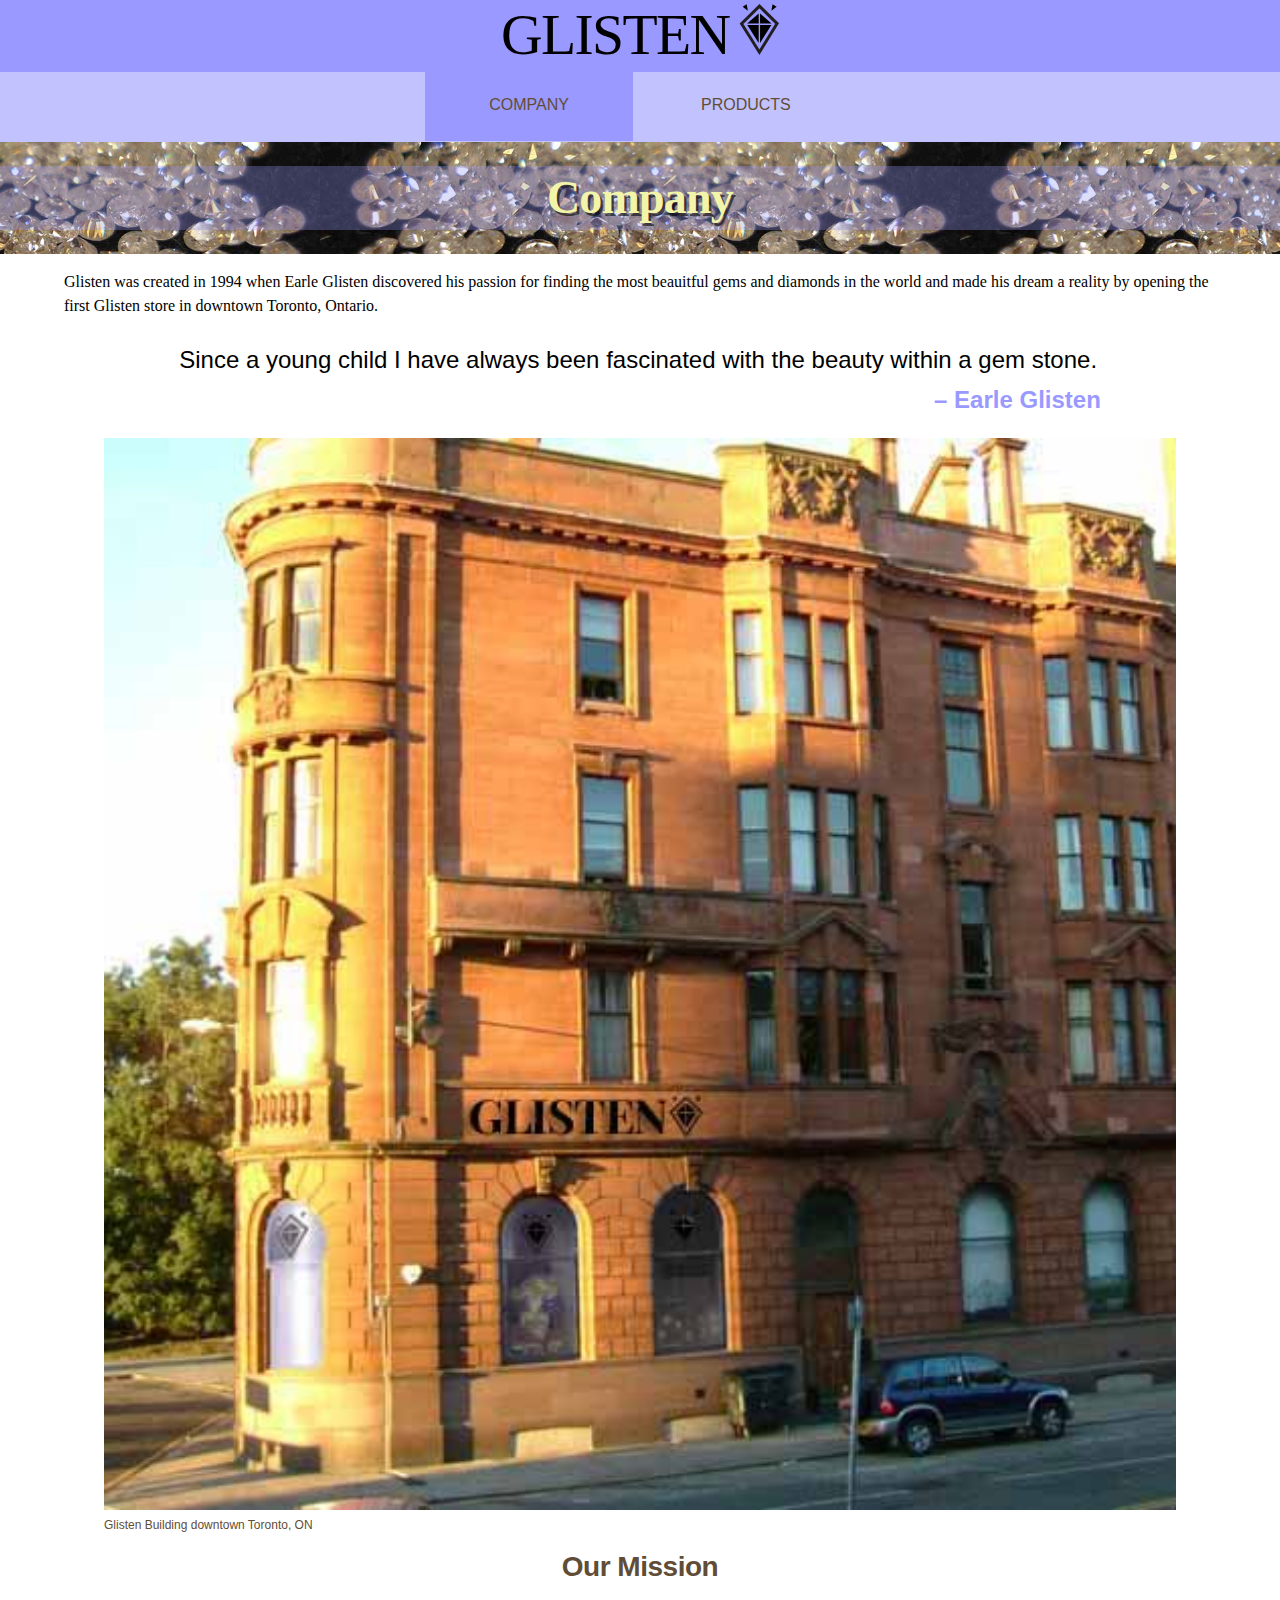
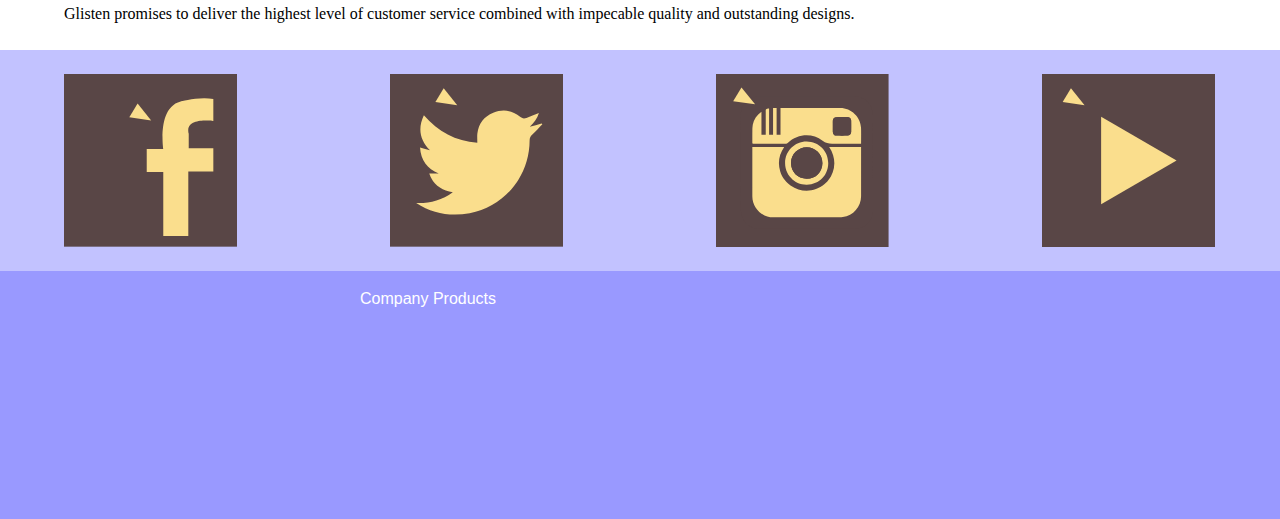
==== commit 33a02c2b: "changes" ====
--- a/company.html
+++ b/company.html
@@ -19,7 +19,7 @@
         <nav class="nav-top">
         <ul>
             
-            <li><a href="company.html" class="selected">Company</a></li>
+            <li class="selected"><a href="company.html" class="selected">Company</a></li>
             <li><a href="products.html">Products</a></li>
             </ul>
         </nav>
@@ -31,6 +31,10 @@
     <article> 
               
         <p> Glisten was created in 1994 when Earle Glisten discovered his passion for finding the most beauitful gems and diamonds in the world and made his dream a reality by opening the first Glisten store in downtown Toronto, Ontario.</p> 
+              <blockquote>
+        <p>Since a young child I have always been fascinated with the beauty within a gem stone. <span>– Earle Glisten</span></p>
+        </blockquote>
+        
             
         <figure>
             <img src="images/building.jpg" alt="Glisten Building">
@@ -42,10 +46,7 @@
     
     <p>Glisten promises to deliver the highest level of customer service combined with impecable quality and outstanding designs.  </p>
     
-      <blockquote>
-        <p>Since a young child I have always been fascinated with the beauty within a gem stone. <span>– Earle Glisten</span></p>
-        </blockquote>
-        
+
     </article>
     
        <div class="social">
@@ -78,7 +79,7 @@
         </div>
     
           <footer>
-            <ul>
+            <ul class="nav-bottom">
 
         <li><a href="company.html"> Company </a> </li>
         <li><a href="products.html"> Products </a> </li>
--- a/css/general.css
+++ b/css/general.css
@@ -126,32 +126,33 @@
     font-family: 'Playfair Display SC', "Times New Roman", serif;
     margin:1.5rem auto 1.5rem;
     padding: .5rem 2%;
-    font-size: 3.25rem; 
+    font-size: 2.875rem; 
     text-align:center;
     line-height:3rem;
     color:#F2F5A9;
-    text-shadow: 2.5px 2.5px black;
+    letter-spacing: -.05rem;
+    text-shadow: 2.5px 2.5px rgba(0, 0, 0, .6);
     background-color: rgba(153, 153, 255, .3);
 } 
 
 
 blockquote {
-    margin: 1rem 0 1rem;
-    padding: 0 5% 0;
+    margin: 0 0 1rem;
+    padding: 0 10% 0;
     overflow:hidden;
 }
 
 blockquote p {
-    font-size:1.75rem;
-    line-height:2.5rem;
+    font-size:1.5rem;
+    line-height:2.25rem;
     font-family: "Avant Garde", Avantgarde, "Century Gothic", CenturyGothic, "AppleGothic", sans-serif;
 }
 
 blockquote span {
     font-weight:bold;
-    color:#A9A9F5;
+    color:#9999FF;
     float: right;
-    margin: 1.5rem 0;
+    margin: .25rem 0;
 }
 
 
@@ -166,7 +167,7 @@
     text-align:center;
     color:#614D37;
     font-family: "Avant Garde", Avantgarde, "Century Gothic", CenturyGothic, "AppleGothic", sans-serif;
-    font-size:2 rem;
+    font-size:1.75rem;
     line-height:1.5rem;
     font-weight: bold;
     letter-spacing: -.03rem;
@@ -177,14 +178,13 @@
     overflow:  hidden;
     padding: 0;
     margin: 0 0 1.5rem;
-
-  
-}
+}
+
 
 .bucket1 figure {
     float: left;
-    width: 25%; /* First and second buckets. 45% x 2 = 90% */ 
-    margin: 0 8% 0 0; /* First and second bucket right margins. 10% x 2 = 20%  */
+    width: 30%; /* First and second buckets. 45% x 2 = 90% */ 
+    margin: 0 3% 0 0; /* First and second bucket right margins. 10% x 2 = 20%  */
     padding: 0;
    
 }
@@ -300,6 +300,14 @@
     padding: 0;
 }
 
+.nav-bottom li {
+    margin: 0;
+    text-decoration: none;
+    list-style: none;
+    text-align: center; 
+    display: inline;
+}
+
 .nav-bottom a, 
 .nav-bottom a:link,
 .nav-bottom a:visited {
@@ -308,30 +316,13 @@
     line-height:1.5rem; 
     text-decoration:none;
     list-style-type: none; 
+    font-family: "Avant Garde", Avantgarde, "Century Gothic", CenturyGothic, "AppleGothic", sans-serif;
+    text-align: center;
 }
 
 footer {
-    margin:0;
+    margin: 0;
+    padding: 0 25% 12rem;
     background-color:#9999FF; 
-    overflow: hidden; 
-    height:100%;
-}
-
-footer ul {
-    margin: 1rem 0 12rem; 
-    color: #F2F5A9;
-    font-size: .75rem; 
-    line-height: 1.5rem;
-    text-decoration: none;
-    list-style-type: none;
-} 
-
-    
-footer a {
-    color: #F2F5A9; 
-    margin: 0 0 ; 
-    text-decoration:none;
-    overflow:hidden;
-    font-family: "Avant Garde", Avantgarde, "Century Gothic", CenturyGothic, "AppleGothic", sans-serif;
-   
-} 
+    overflow: hidden;
+}